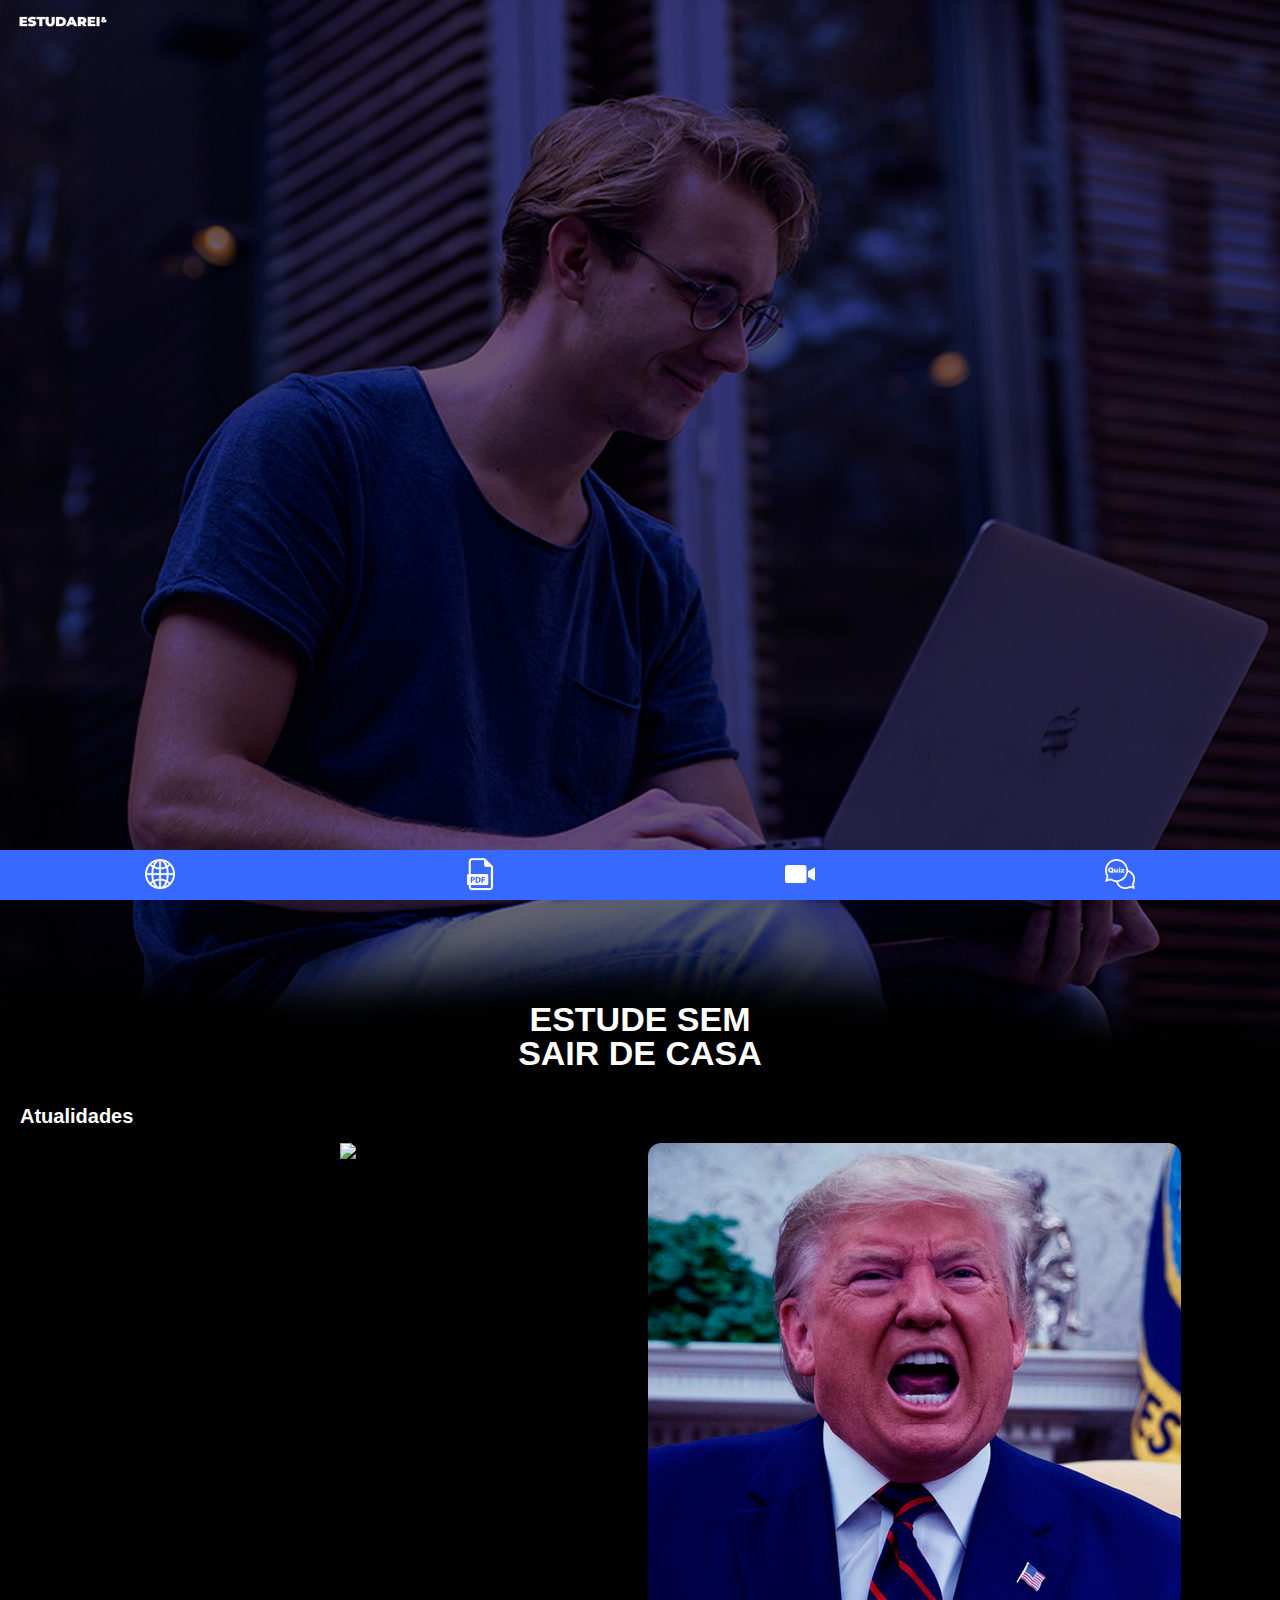
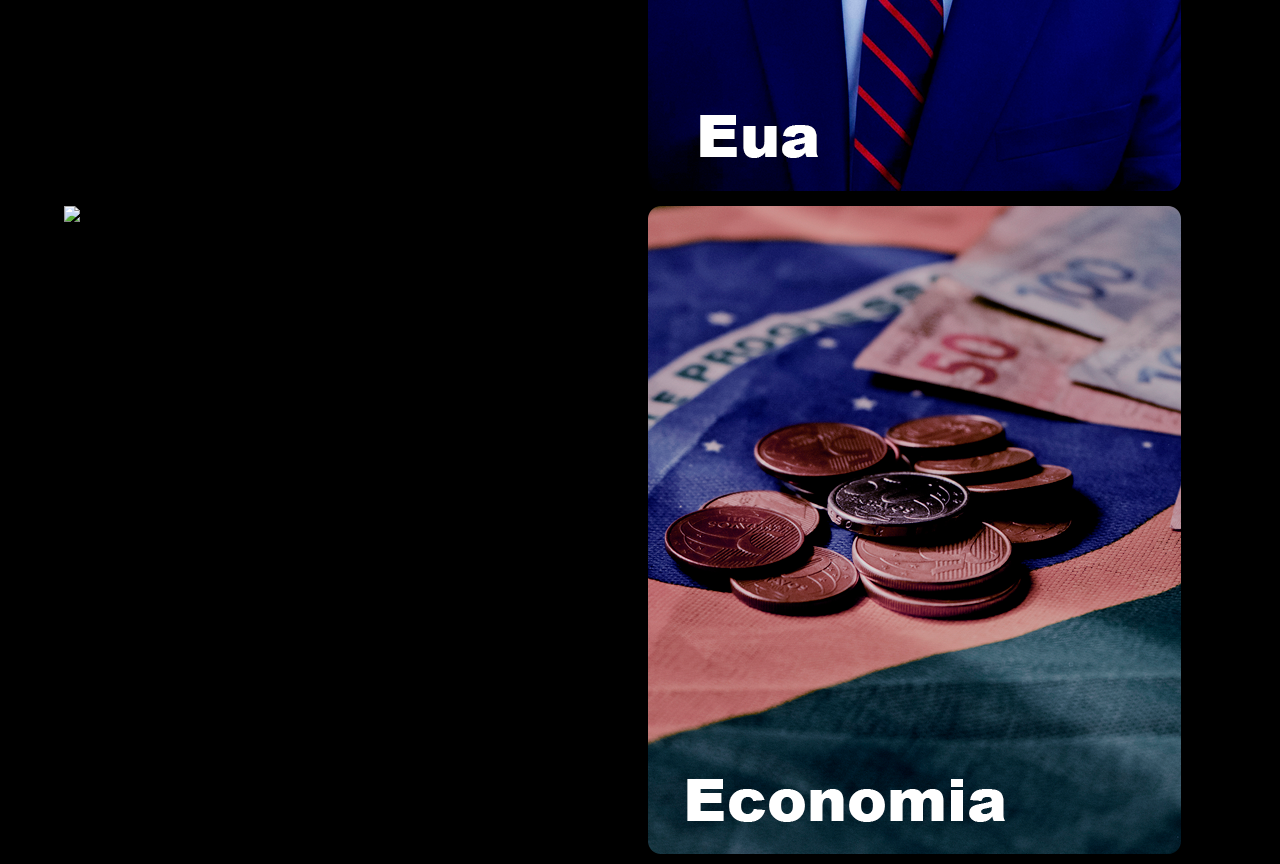
==== index.html @ b472c963 "Add files via upload" ====
<!DOCTYPE html>
<html lang="en">
<head>
    <meta charset="UTF-8">
    <meta name="viewport" content="width=device-width, initial-scale=1.0">
    <meta http-equiv="X-UA-Compatible" content="ie=edge">
    <title>Document</title>
    <link rel="stylesheet" type="text/css" href="css/layout.css">
</head>
<header class="menu">
    <div>
        <img src="img/word.png" alt="">
    </div>

    <div>
        <img src="img/pdf-file.png" alt="" width="10px">
    </div>

    <div>
        <a href="cassete.html"><img src="img/film.png" alt="">
    </div></a>

    <div>
        <img src="img/quiz.png" alt="">
    </div>

</header>
<body>
    <img src="img/banner3.png" alt="" class="banner">
    <img src="img/estudareii.png" alt="" class="logo">
    <h3>ESTUDE SEM<br>
        SAIR DE CASA
    </h3>
    <p>Atualidades</p>
    <div class="container-video">
       <div><img src="img/bloco1.png."></div>
        
        <img src="img/bloco2.png">
        <img src="img/bloco3.png.">
        <img src="img/bloco4.png">
        </div>
</body>
</html>
---- css/layout.css ----
@import url('https://fonts.googleapis.com/css2?family=Roboto:wght@900&display=swap');


html{
    background-color: #000000;
    height: 950px;
}
*{
    margin: 0;
    padding: 0;
    border: 0;
}
.center{
    margin-top: 200px;
    
}

/* MENUZINHO TOPZERA*/
.menu{
    background-color: #3869ff;
    width: 100%;
    position: fixed;
    height: 50px;
    bottom: 0;
    display: grid;
    grid-template-columns:  1fr 1fr 1fr 1fr;
    text-align: center;
    z-index: 1;
    margin: 0 auto;
    }
    .banner{
        width: 100%;
        
    }
    .menu img{
        width: 30px;
        position: relative;
        top: 48%;
        transform: translateY(-50%);
        }
        h3{
    
        color: #ffff;
        font-family: Arial, sans-serif;
        bottom: 60px;
        font-size: 34px;
        margin: 0 auto;
        text-align: center;
        position: relative;
        line-height: 1.0;
        font-weight: bold;
            
        }
        .container-video{
            bottom:10px;
            width: 90%;
            margin: 0 auto;
            display: grid;
            grid-template-columns: 1fr 1fr;
            text-align: center;
            grid-gap: 15px;
            position: relative;
            
            }
            
            .container-video img{
            max-width: 100%;
            
            }
        p{
            color: #fff;
            font-family: Arial, sans-serif;
            font-weight: bold;
            position: relative;
            font-size: 20px;
            margin-left: 20px;
            bottom: 25px;
            
        }
        .logo{
            position: absolute;
            float: left;
            left: 0;
         width: 90px;
         border: 0;
         margin: 0 auto;
        top: 15px;
        padding-left: 18px;
        }
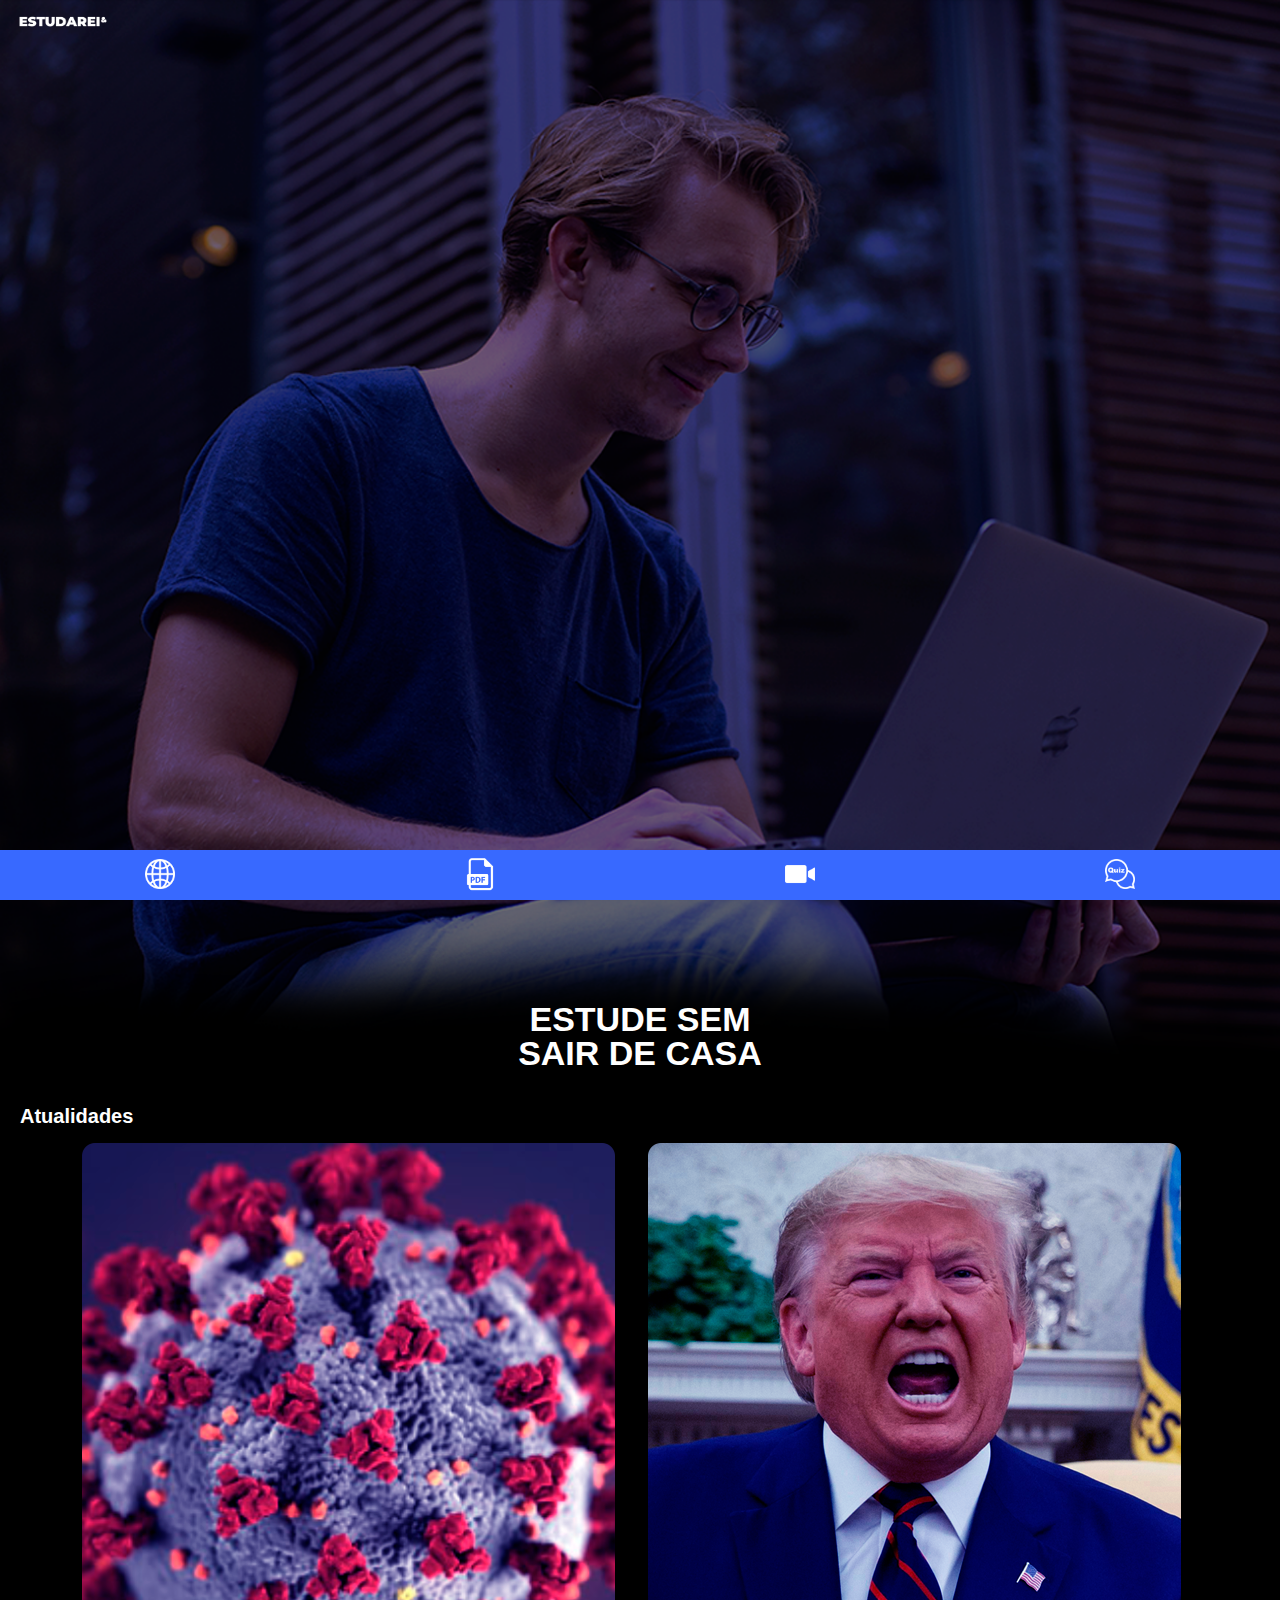
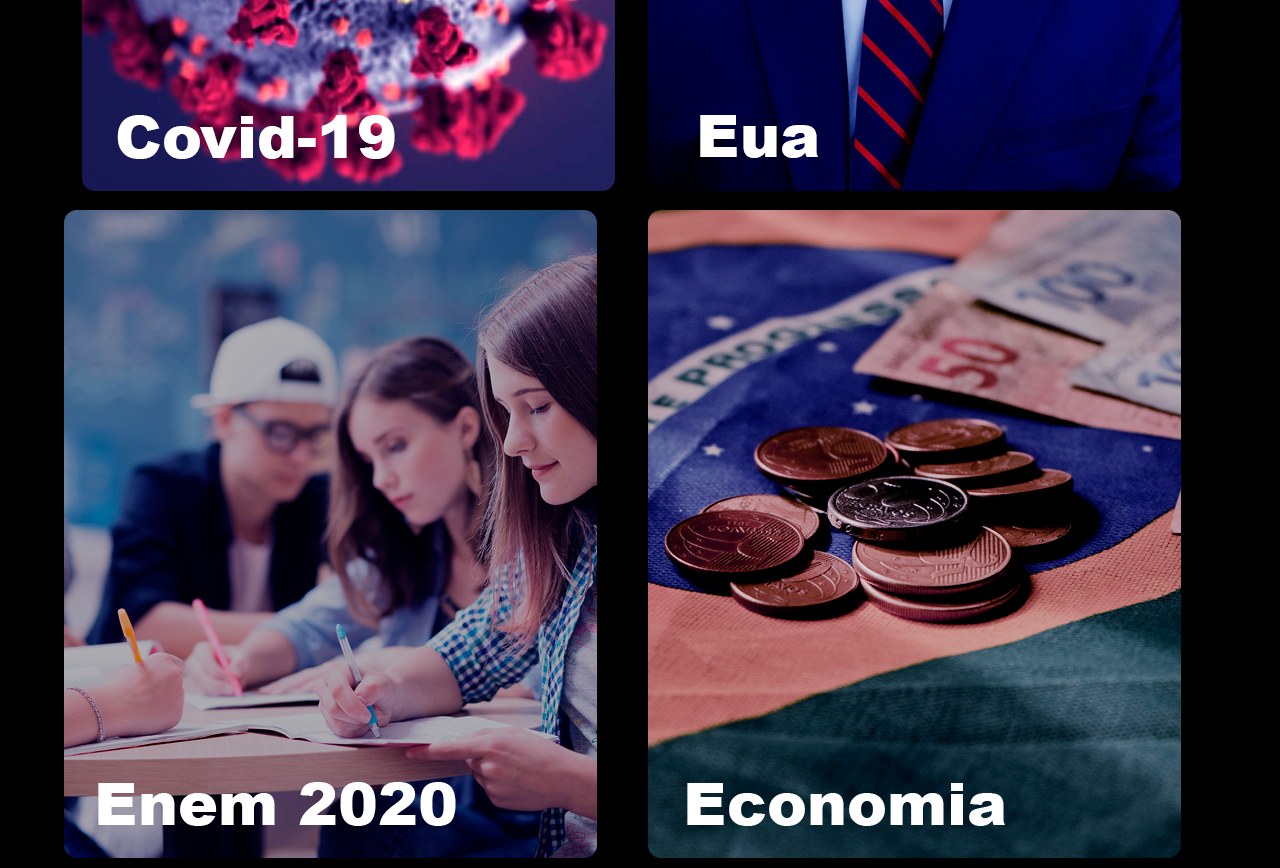
==== commit 0992dfe2: "Update index.html" ====
--- a/index.html
+++ b/index.html
@@ -33,11 +33,11 @@
     </h3>
     <p>Atualidades</p>
     <div class="container-video">
-       <div><img src="img/bloco1.png."></div>
+       <div><img src="img/bloco1.png"></div>
         
         <img src="img/bloco2.png">
-        <img src="img/bloco3.png.">
+        <img src="img/bloco3.png">
         <img src="img/bloco4.png">
         </div>
 </body>
-</html>+</html>
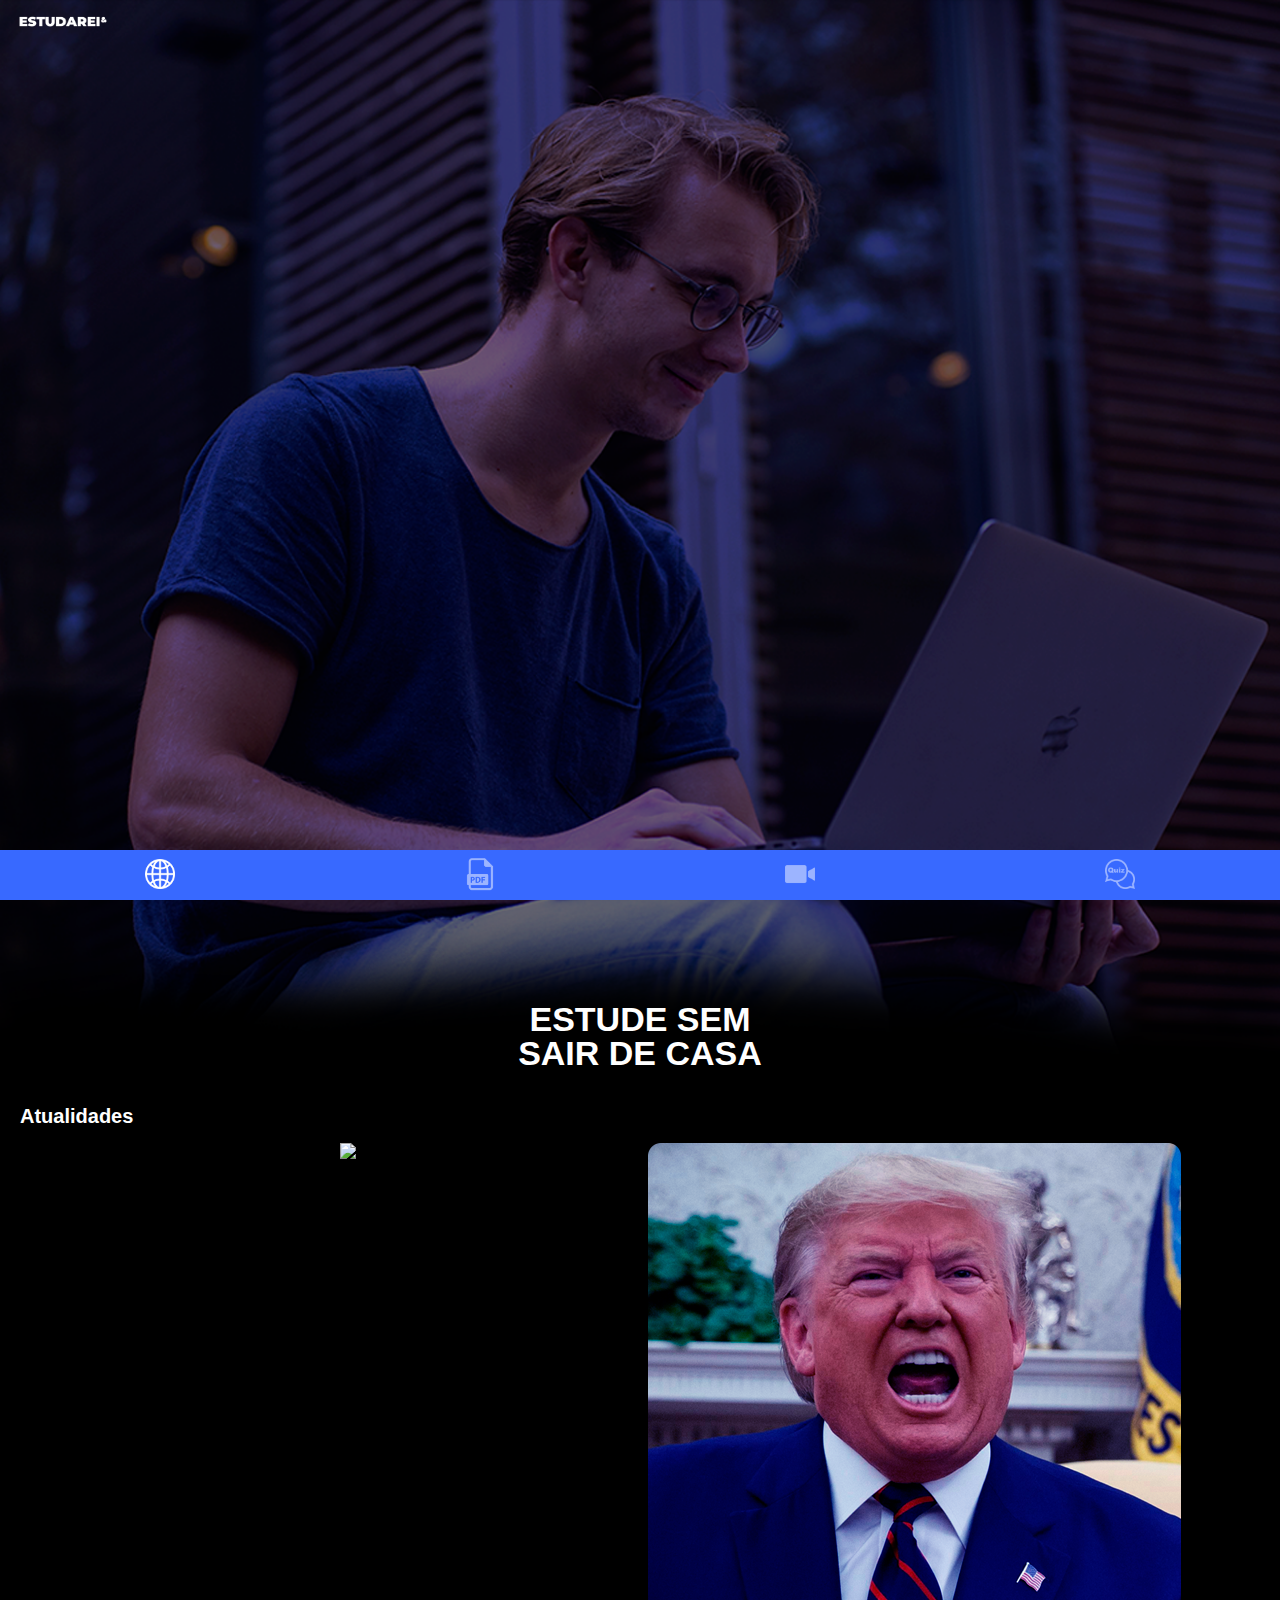
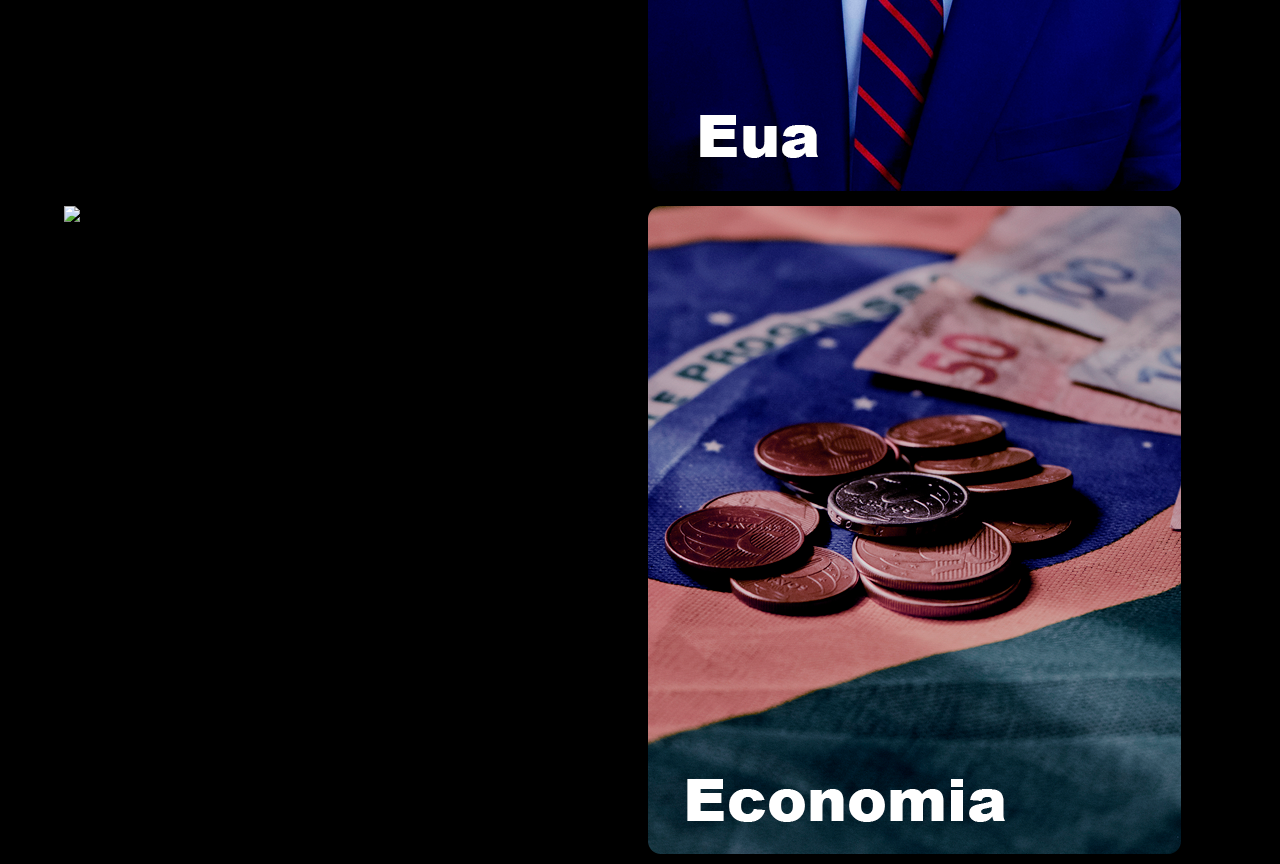
==== commit 57e4813d: "Add files via upload" ====
--- a/index.html
+++ b/index.html
@@ -13,15 +13,15 @@
     </div>
 
     <div>
-        <img src="img/pdf-file.png" alt="" width="10px">
+        <a href="pdf.html"><img src="img/pdf-file.png" alt="" width="10px" style="opacity: 50%;"></a>
     </div>
 
     <div>
-        <a href="cassete.html"><img src="img/film.png" alt="">
+        <a href="cassete.html"><img src="img/film.png" alt="" style="opacity: 50%;">
     </div></a>
 
     <div>
-        <img src="img/quiz.png" alt="">
+        <img src="img/quiz.png" alt="" style="opacity: 50%;">
     </div>
 
 </header>
@@ -33,11 +33,11 @@
     </h3>
     <p>Atualidades</p>
     <div class="container-video">
-       <div><img src="img/bloco1.png"></div>
+       <div><img src="img/bloco1.png."></div>
         
         <img src="img/bloco2.png">
-        <img src="img/bloco3.png">
+        <img src="img/bloco3.png.">
         <img src="img/bloco4.png">
         </div>
 </body>
-</html>
+</html>--- a/css/layout.css
+++ b/css/layout.css
@@ -66,7 +66,6 @@
             
             .container-video img{
             max-width: 100%;
-            
             }
         p{
             color: #fff;
@@ -88,4 +87,68 @@
         top: 15px;
         padding-left: 18px;
         }
-     +        .container-pdf{
+            bottom:10px;
+            width: 90%;
+            margin: 0 auto;
+            display: grid;
+            height: 30%;
+            grid-template-columns: 1fr;
+            grid-gap: 15px;
+            text-align: left;
+            justify-content: center;
+           text-justify: auto; 
+          margin-top: -3%;
+            }
+        .container-pdf h4{
+            padding: 15px;
+
+         }
+        .port{
+            background-color: #cc3333;
+            height: 50px;  
+           
+          color: white;
+          font-family: Arial, sans-serif;
+          font-weight: bold;
+          border-radius: 5px;
+        }
+        .mat{
+            background-color: #9900cc;
+            height: 50px;  
+            text-align: left;  
+          color: white;
+          font-family: Arial, sans-serif;
+          font-weight: bold;
+        border-radius: 5px;
+        }
+        .hist{
+            background-color: #00cc99;
+            height: 50px;  
+            text-align: left;  
+          color: white;
+          font-family: Arial, sans-serif;
+          font-weight: bold;
+        border-radius: 5px;
+        }
+        .geo{
+            background-color: #ffff33;
+            height: 50px;  
+            text-align: left;  
+          color: white;
+          font-family: Arial, sans-serif;
+          font-weight: bold;
+        border-radius: 5px;
+        }
+        .bio{
+            background-color: #3399cc;
+            height: 50px;  
+            text-align: left;  
+          color: white;
+          font-family: Arial, sans-serif;
+          font-weight: bold;
+        border-radius: 5px;
+        }
+      
+        
+           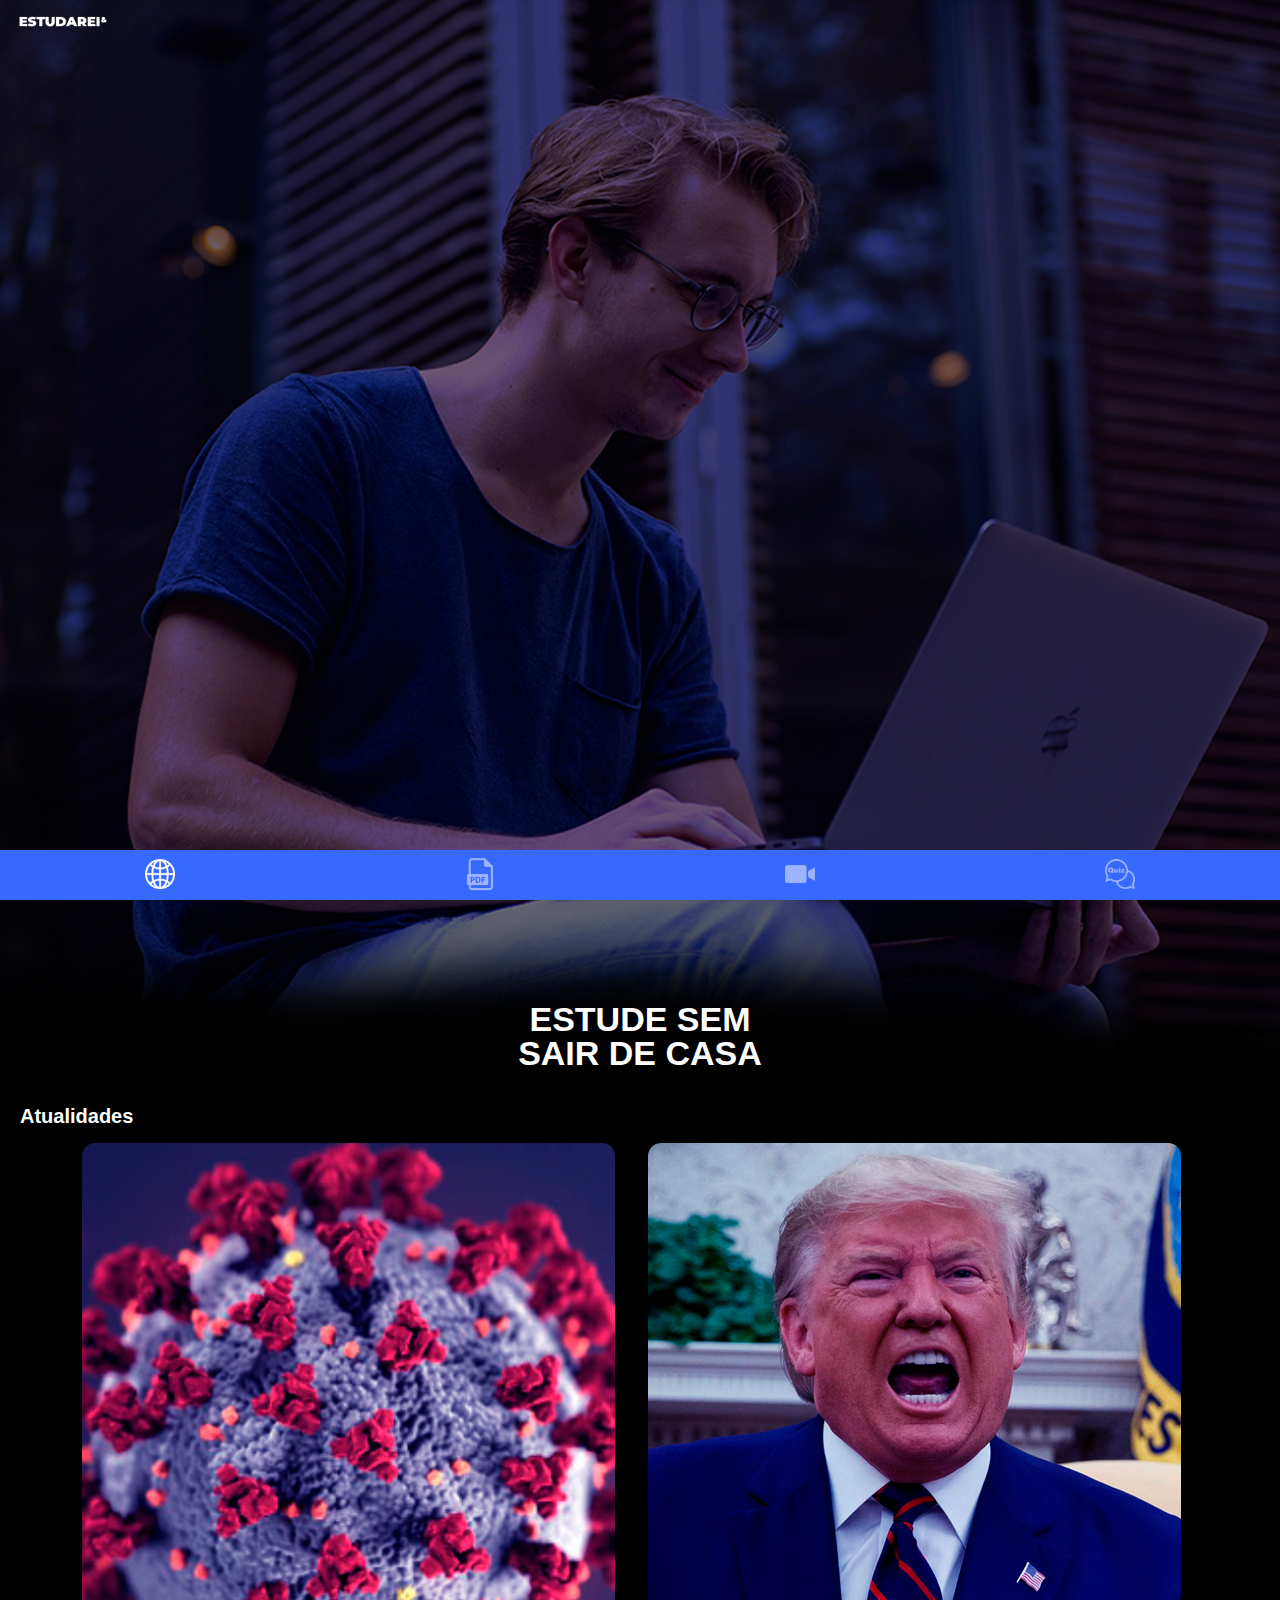
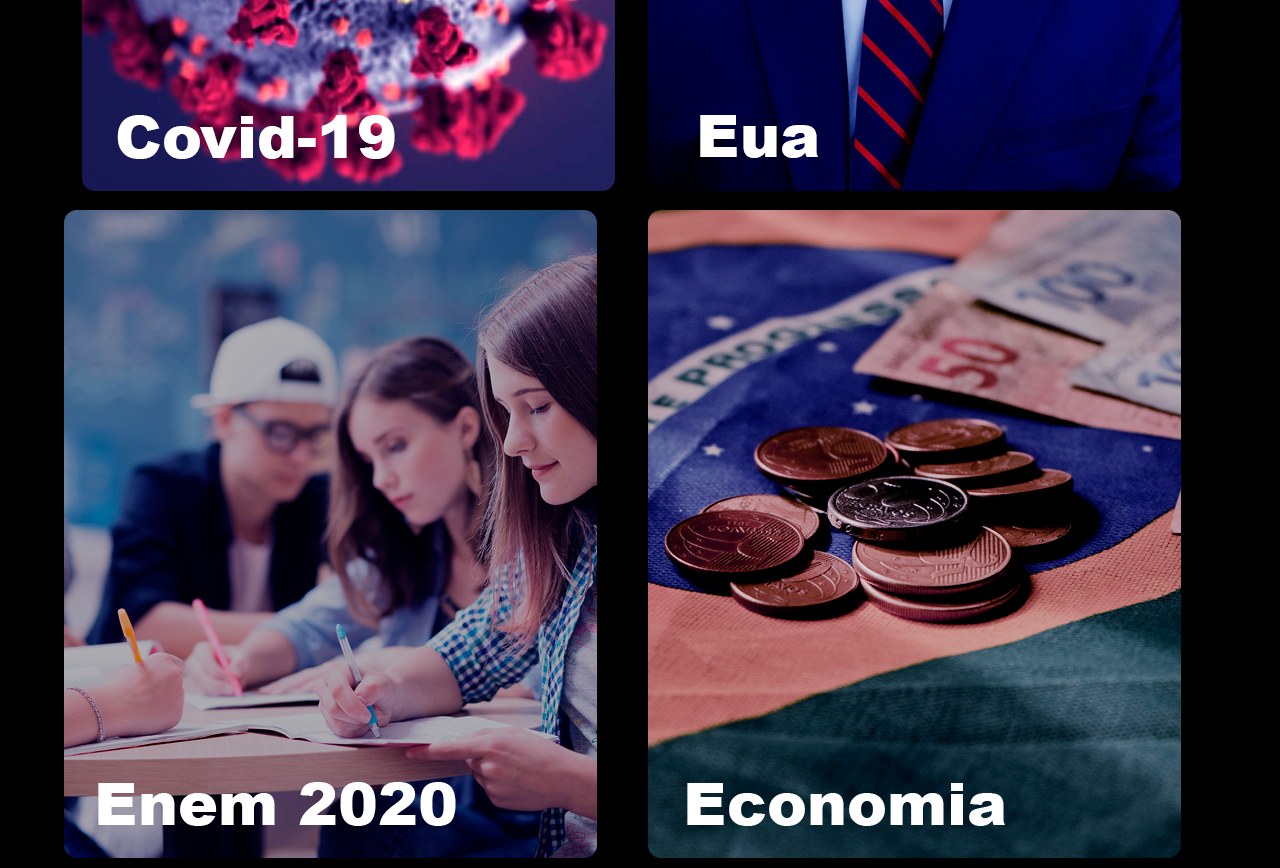
==== commit 2aaf9390: "Update index.html" ====
--- a/index.html
+++ b/index.html
@@ -33,11 +33,11 @@
     </h3>
     <p>Atualidades</p>
     <div class="container-video">
-       <div><img src="img/bloco1.png."></div>
+       <div><img src="img/bloco1.png"></div>
         
         <img src="img/bloco2.png">
-        <img src="img/bloco3.png.">
+        <img src="img/bloco3.png">
         <img src="img/bloco4.png">
         </div>
 </body>
-</html>+</html>
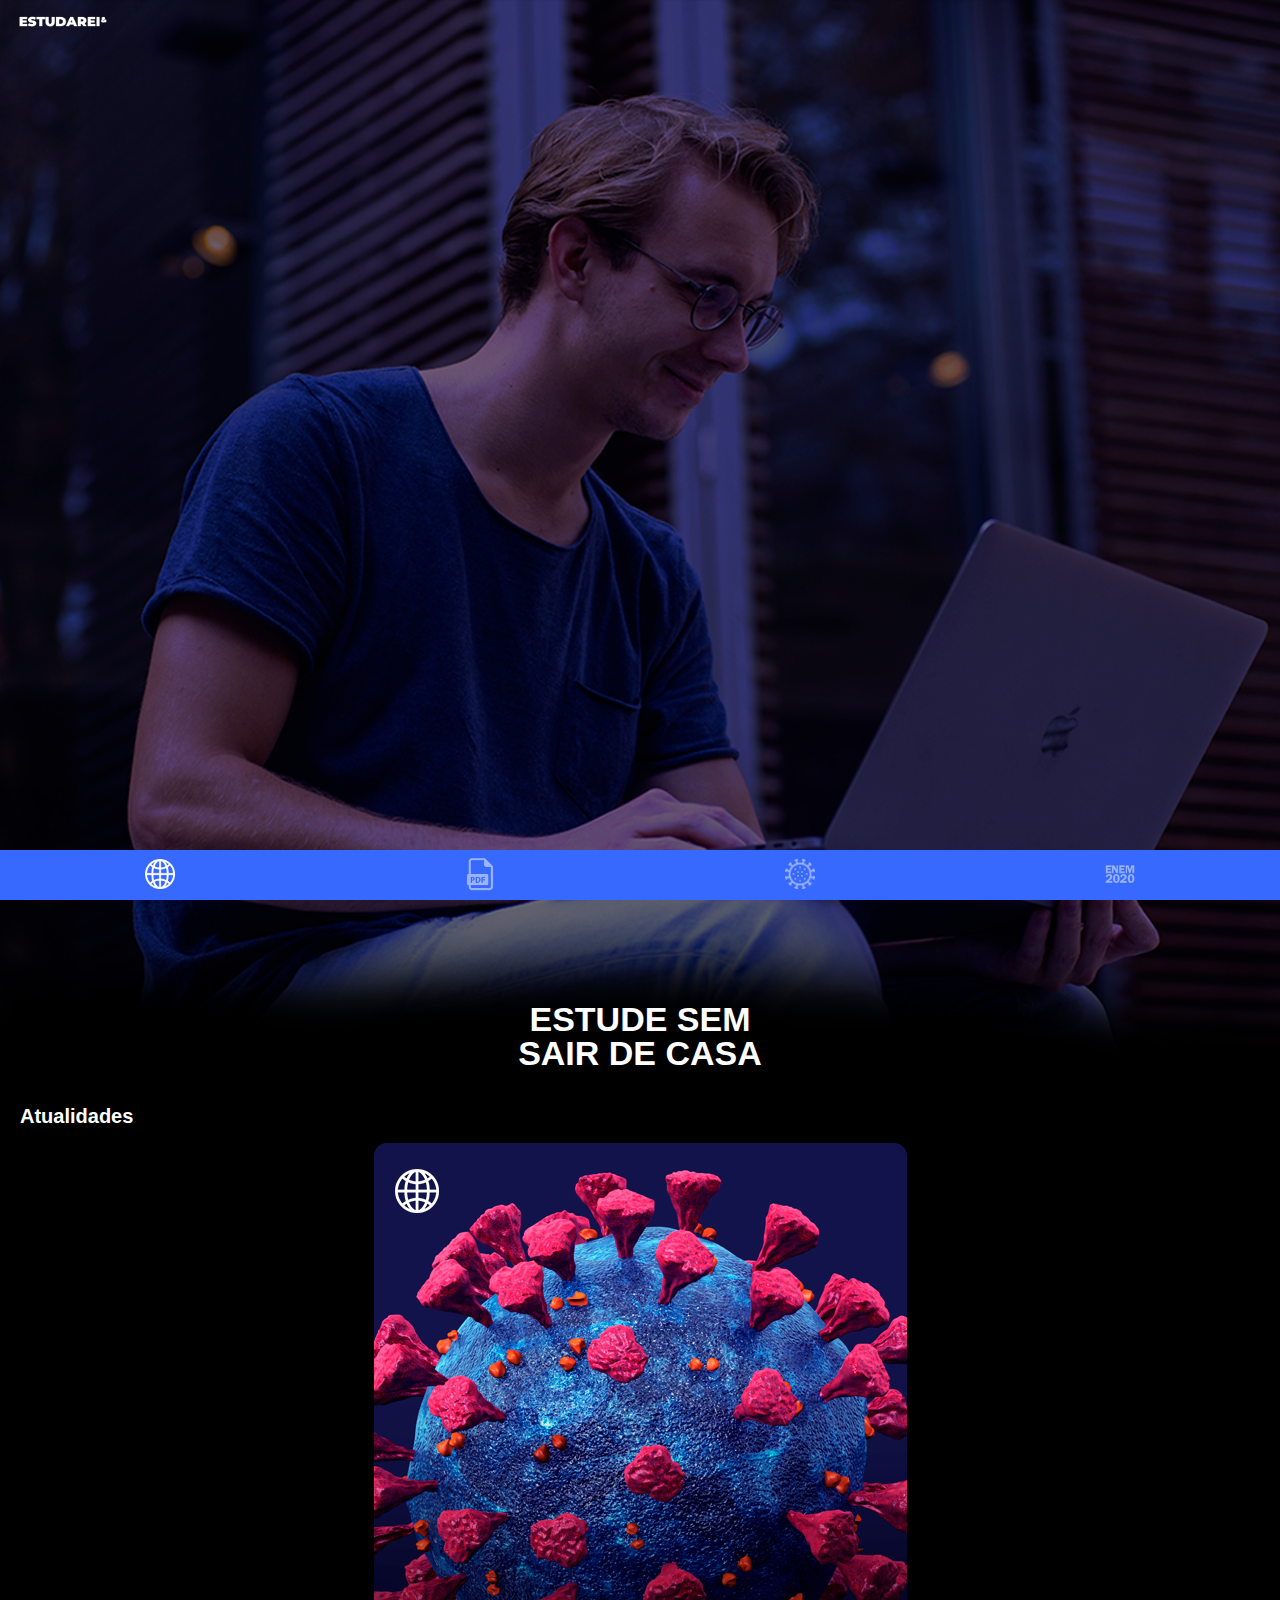
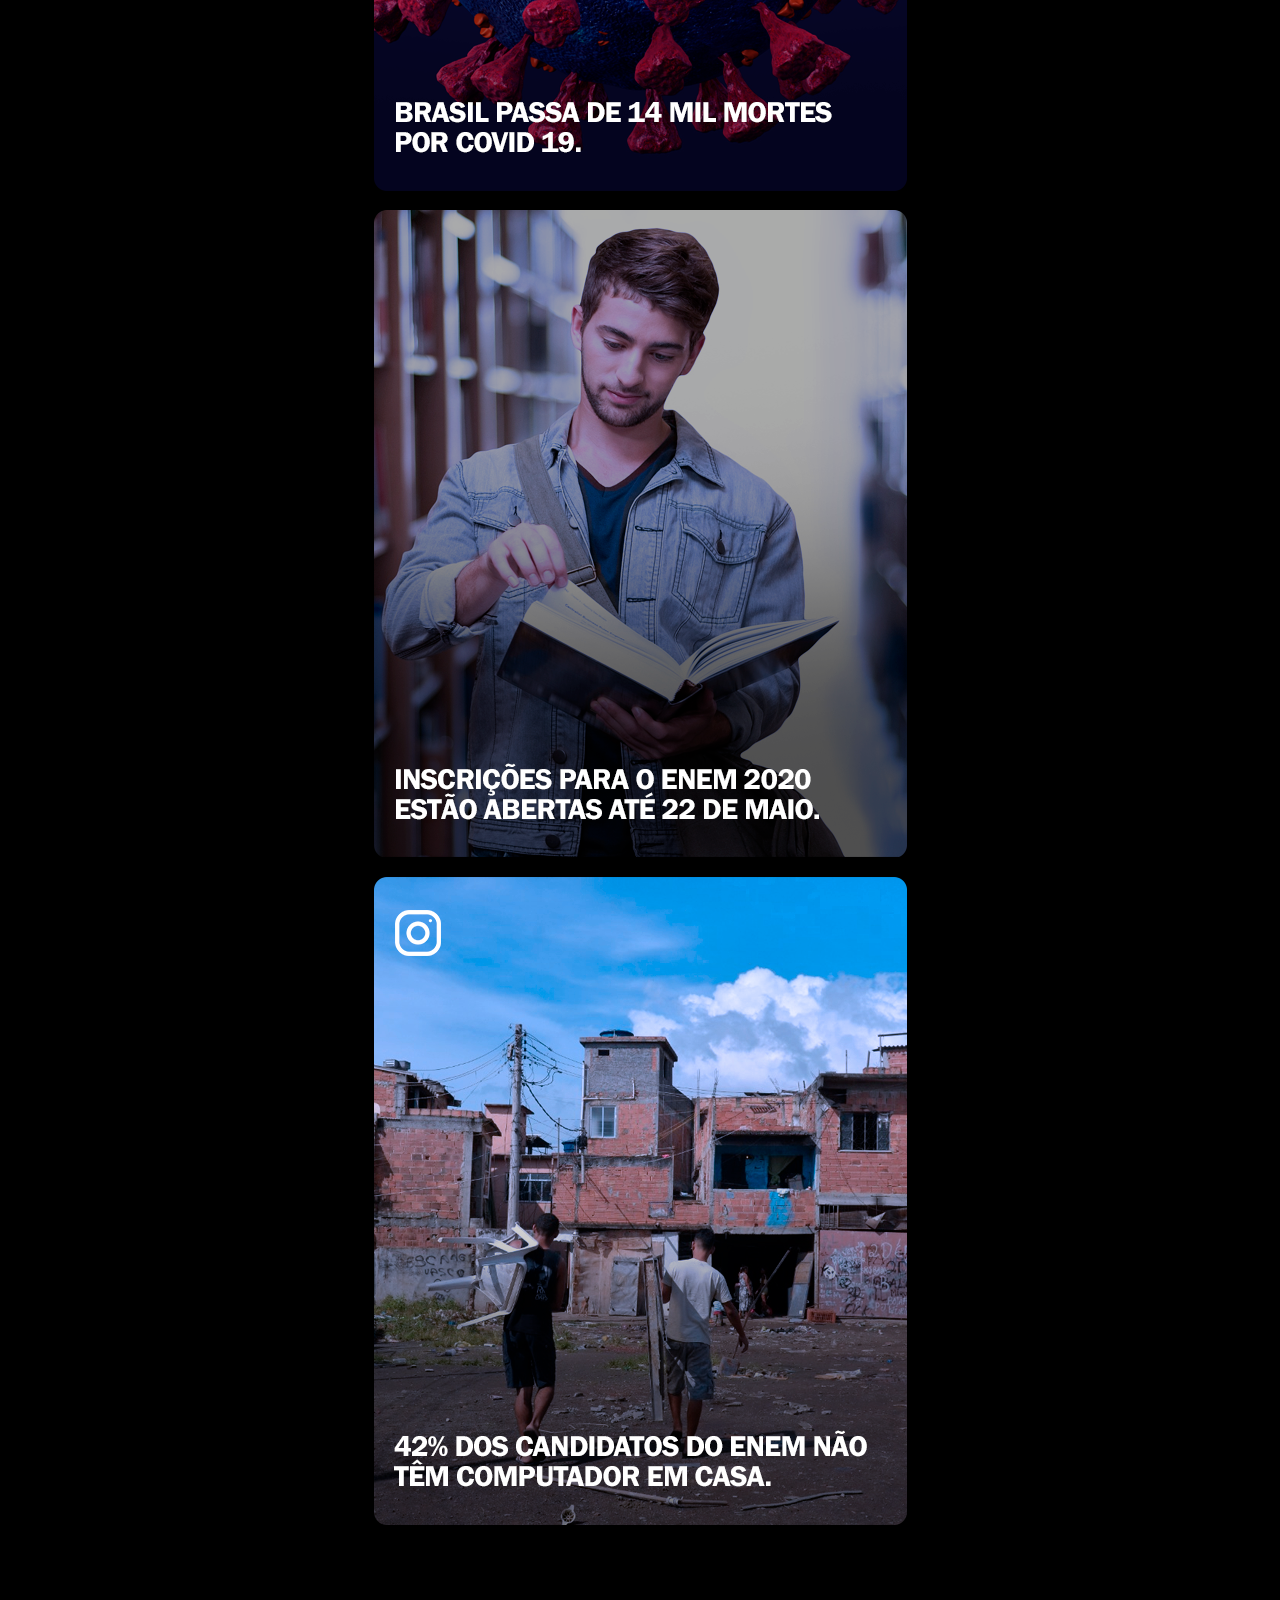
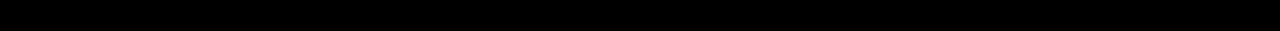
==== commit 42e607ff: "Add files via upload" ====
--- a/index.html
+++ b/index.html
@@ -17,11 +17,11 @@
     </div>
 
     <div>
-        <a href="cassete.html"><img src="img/film.png" alt="" style="opacity: 50%;">
+        <a href="covid.html"><img src="img/covid19.png" alt="" style="opacity: 50%;">
     </div></a>
 
     <div>
-        <img src="img/quiz.png" alt="" style="opacity: 50%;">
+        <a href="enem.html"><img src="img/quiz.png" alt="" style="opacity: 50%;"></a>
     </div>
 
 </header>
@@ -33,11 +33,11 @@
     </h3>
     <p>Atualidades</p>
     <div class="container-video">
-       <div><img src="img/bloco1.png"></div>
-        
-        <img src="img/bloco2.png">
-        <img src="img/bloco3.png">
-        <img src="img/bloco4.png">
-        </div>
-</body>
-</html>
+       <div class="base"><img src="img/bloco5.png"> </div>  
+        <div class="base"><img src="img/bloco6.png"></div>
+        <a href="https://www.instagram.com/p/CAMktPPg2K8/"><div class="base"><img src="img/bloco1.png"></div></a>
+    </div>
+    <footer>
+        <h1>aaaaaa</h1><br>
+        <h1>aaaaaa</h1>
+    </footer>--- a/css/layout.css
+++ b/css/layout.css
@@ -1,10 +1,8 @@
 
 @import url('https://fonts.googleapis.com/css2?family=Roboto:wght@900&display=swap');
 
-
 html{
-    background-color: #000000;
-    height: 950px;
+  background-color: #000000;
 }
 *{
     margin: 0;
@@ -23,6 +21,7 @@
     position: fixed;
     height: 50px;
     bottom: 0;
+    right: 0;
     display: grid;
     grid-template-columns:  1fr 1fr 1fr 1fr;
     text-align: center;
@@ -57,7 +56,7 @@
             width: 90%;
             margin: 0 auto;
             display: grid;
-            grid-template-columns: 1fr 1fr;
+           
             text-align: center;
             grid-gap: 15px;
             position: relative;
@@ -95,37 +94,46 @@
             height: 30%;
             grid-template-columns: 1fr;
             grid-gap: 15px;
-            text-align: left;
+            text-align: center;
             justify-content: center;
            text-justify: auto; 
           margin-top: -3%;
             }
-        .container-pdf h4{
+        .container-pdf li{
             padding: 15px;
-
-         }
+            display: inline-block;
+        }
+        
+           .port:hover ul {display: block;} .mat:hover ul {display: block;} .hist:hover ul {display: block;} .geo:hover ul {display: block;} .bio:hover ul {display: block;} 
+          ul li ul {
+            position: absolute;
+            display: none;
+          }
+         
+      ul{
+          text-align: left;
+      }
         .port{
             background-color: #cc3333;
             height: 50px;  
-           
-          color: white;
+           color: white;
           font-family: Arial, sans-serif;
           font-weight: bold;
           border-radius: 5px;
+    
         }
         .mat{
             background-color: #9900cc;
             height: 50px;  
-            text-align: left;  
-          color: white;
-          font-family: Arial, sans-serif;
-          font-weight: bold;
-        border-radius: 5px;
+          color: white;
+          font-family: Arial, sans-serif;
+          font-weight: bold;
+        border-radius: 5px;
+        
         }
         .hist{
             background-color: #00cc99;
-            height: 50px;  
-            text-align: left;  
+            height: 50px;    
           color: white;
           font-family: Arial, sans-serif;
           font-weight: bold;
@@ -133,8 +141,7 @@
         }
         .geo{
             background-color: #ffff33;
-            height: 50px;  
-            text-align: left;  
+            height: 50px;   
           color: white;
           font-family: Arial, sans-serif;
           font-weight: bold;
@@ -142,13 +149,109 @@
         }
         .bio{
             background-color: #3399cc;
-            height: 50px;  
-            text-align: left;  
-          color: white;
-          font-family: Arial, sans-serif;
-          font-weight: bold;
-        border-radius: 5px;
-        }
-      
-        
-           +            height: 50px;    
+          color: white;
+          font-family: Arial, sans-serif;
+          font-weight: bold;
+        border-radius: 5px;
+        }
+        .soc{
+            background-color: #cc7b33;
+            height: 50px;    
+          color: white;
+          font-family: Arial, sans-serif;
+          font-weight: bold;
+        border-radius: 5px;
+        }
+        .fil{
+            background-color: #336666;
+            height: 50px;    
+          color: white;
+          font-family: Arial, sans-serif;
+          font-weight: bold;
+        border-radius: 5px;
+        }
+        .qui{
+            background-color: #9f9f9f;
+            height: 50px;    
+          color: white;
+          font-family: Arial, sans-serif;
+          font-weight: bold;
+        border-radius: 5px;
+        }
+        .fis{
+            background-color: #660000;
+            height: 50px;    
+          color: white;
+          font-family: Arial, sans-serif;
+          font-weight: bold;
+        border-radius: 5px;
+        }
+        .art{
+            background-color: #ff9900;
+            height: 50px;    
+          color: white;
+          font-family: Arial, sans-serif;
+          font-weight: bold;
+        border-radius: 5px;
+        }
+        .edu{
+            background-color: #747e76;
+            height: 50px;    
+          color: white;
+          font-family: Arial, sans-serif;
+          font-weight: bold;
+        border-radius: 5px;
+        }
+        .esp{
+            background-color: #a9b977;
+            height: 50px;    
+          color: white;
+          font-family: Arial, sans-serif;
+          font-weight: bold;
+        border-radius: 5px;
+        }
+        .ing{
+            background-color: #b97777;
+            height: 50px;    
+          color: white;
+          font-family: Arial, sans-serif;
+          font-weight: bold;
+        border-radius: 5px;
+        }
+        .red{
+            background-color: #eaeaea;
+            height: 50px;    
+          color: black;
+          font-family: Arial, sans-serif;
+          font-weight: bold;
+        border-radius: 5px;
+        }
+      
+      
+      
+      
+
+    .port:hover, .mat:hover, .hist:hover, .bio:hover, .geo:hover, .red:hover, .ingles:hover, .bio:hover,
+    .soc:hover, .fil:hover, .qui:hover, .fis:hover, .art:hover, .edu:hover, .esp:hover{
+        height: 130px;
+       
+    }
+   
+   
+    .covid{
+    width:100%;
+    position: relative;
+    margin-top: -10%;
+
+    }
+    .oquecai{
+      color:#3869ff;
+      padding-left: 20px;
+      font-size: 20px;
+      padding: 40px;
+      margin-top: -40px;
+      font-family: Arial, sans-serif;
+      font-weight: bold;
+      
+    }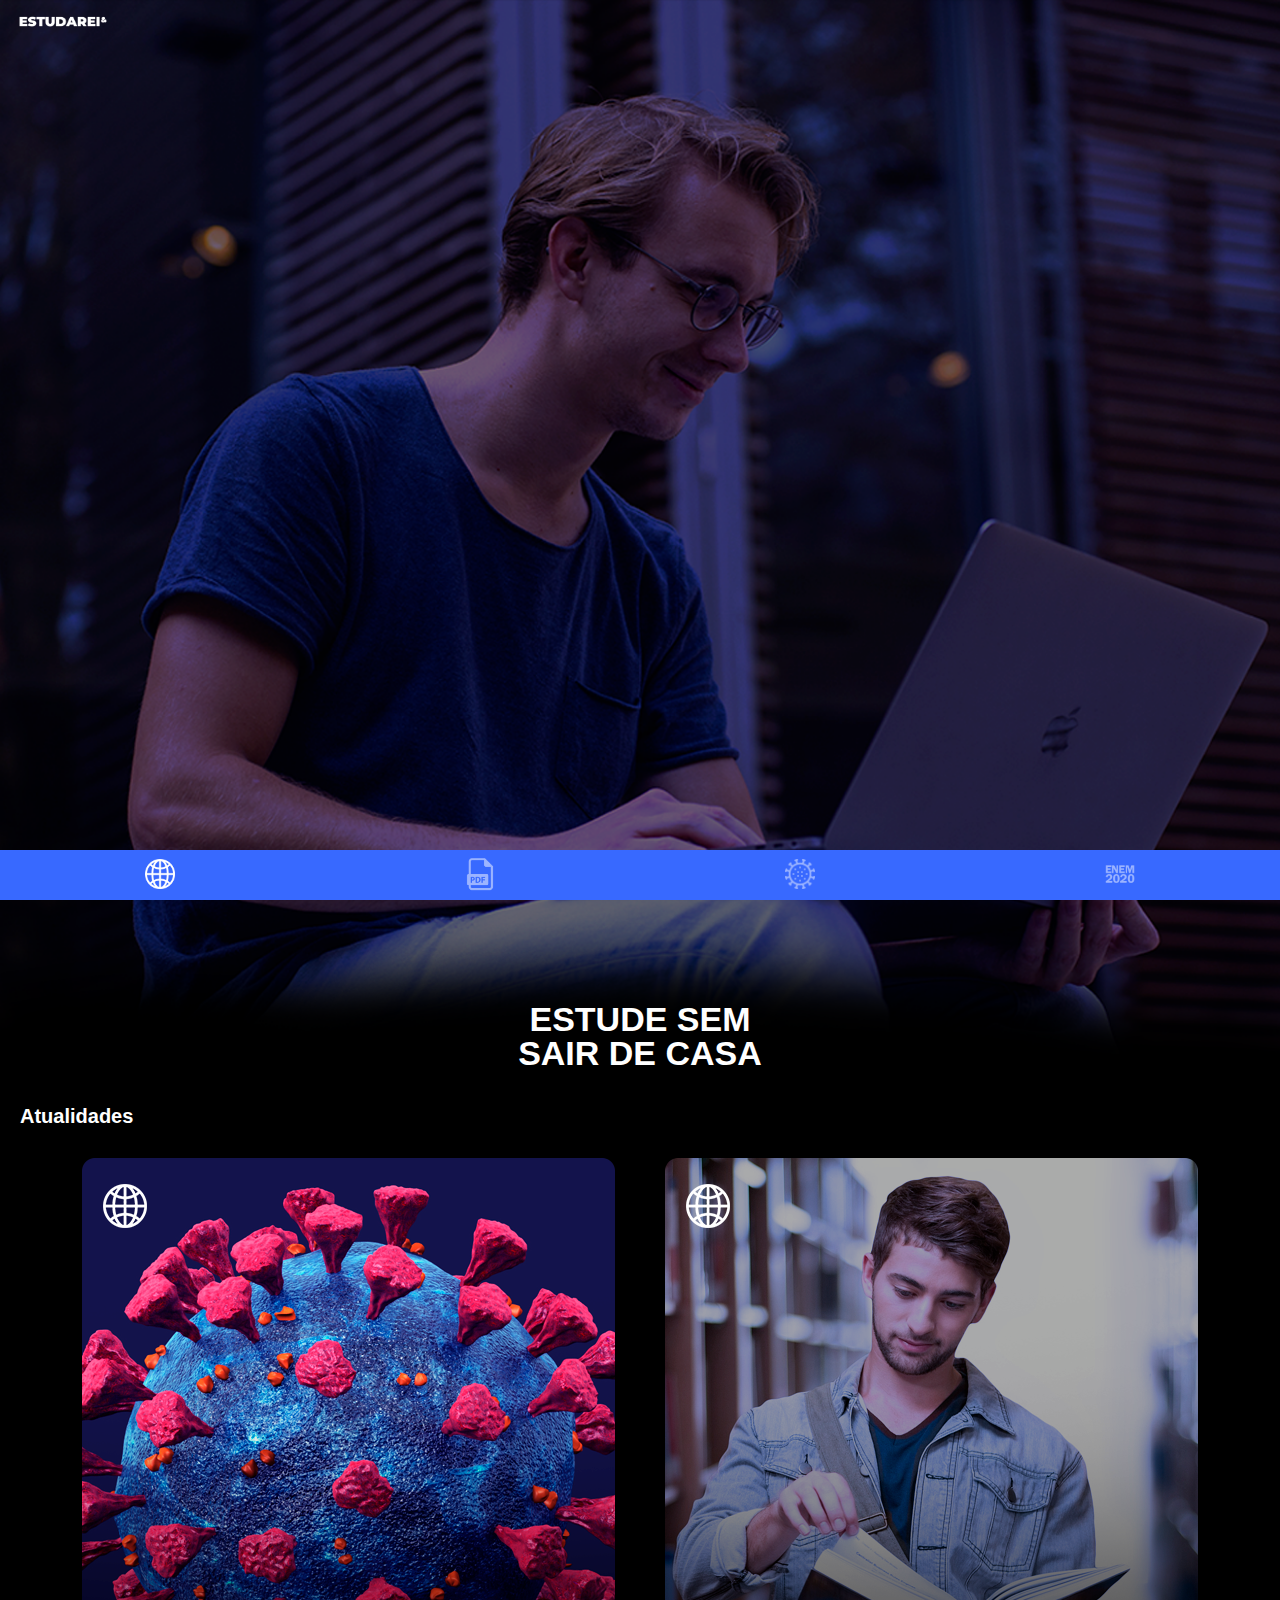
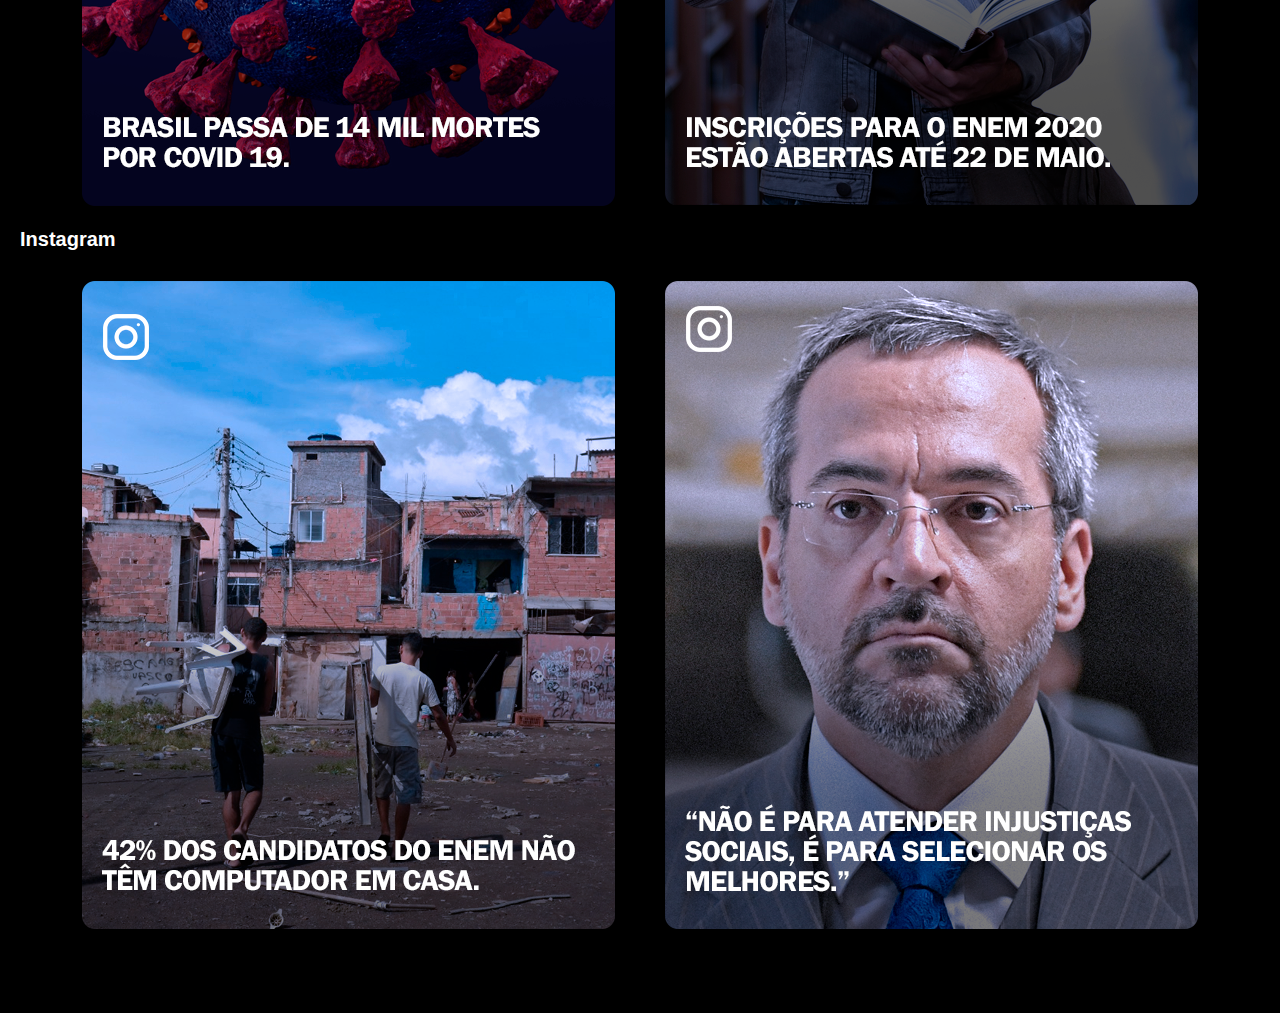
==== commit 9684b72c: "Add files via upload" ====
--- a/index.html
+++ b/index.html
@@ -35,9 +35,13 @@
     <div class="container-video">
        <div class="base"><img src="img/bloco5.png"> </div>  
         <div class="base"><img src="img/bloco6.png"></div>
+    </div>
+    <br>
+    <p>Instagram</p>
+    <div class="container-video">
         <a href="https://www.instagram.com/p/CAMktPPg2K8/"><div class="base"><img src="img/bloco1.png"></div></a>
+        <a href="https://www.instagram.com/p/CARKJY9AvA6/"><div class="base"><img src="img/bloco3.png"></div></a>
     </div>
     <footer>
         <h1>aaaaaa</h1><br>
-        <h1>aaaaaa</h1>
     </footer>--- a/css/layout.css
+++ b/css/layout.css
@@ -56,7 +56,10 @@
             width: 90%;
             margin: 0 auto;
             display: grid;
-           
+            display: grid;
+           grid-gap: 10px;
+       padding: 15px;
+  grid-template-columns: auto auto;
             text-align: center;
             grid-gap: 15px;
             position: relative;
